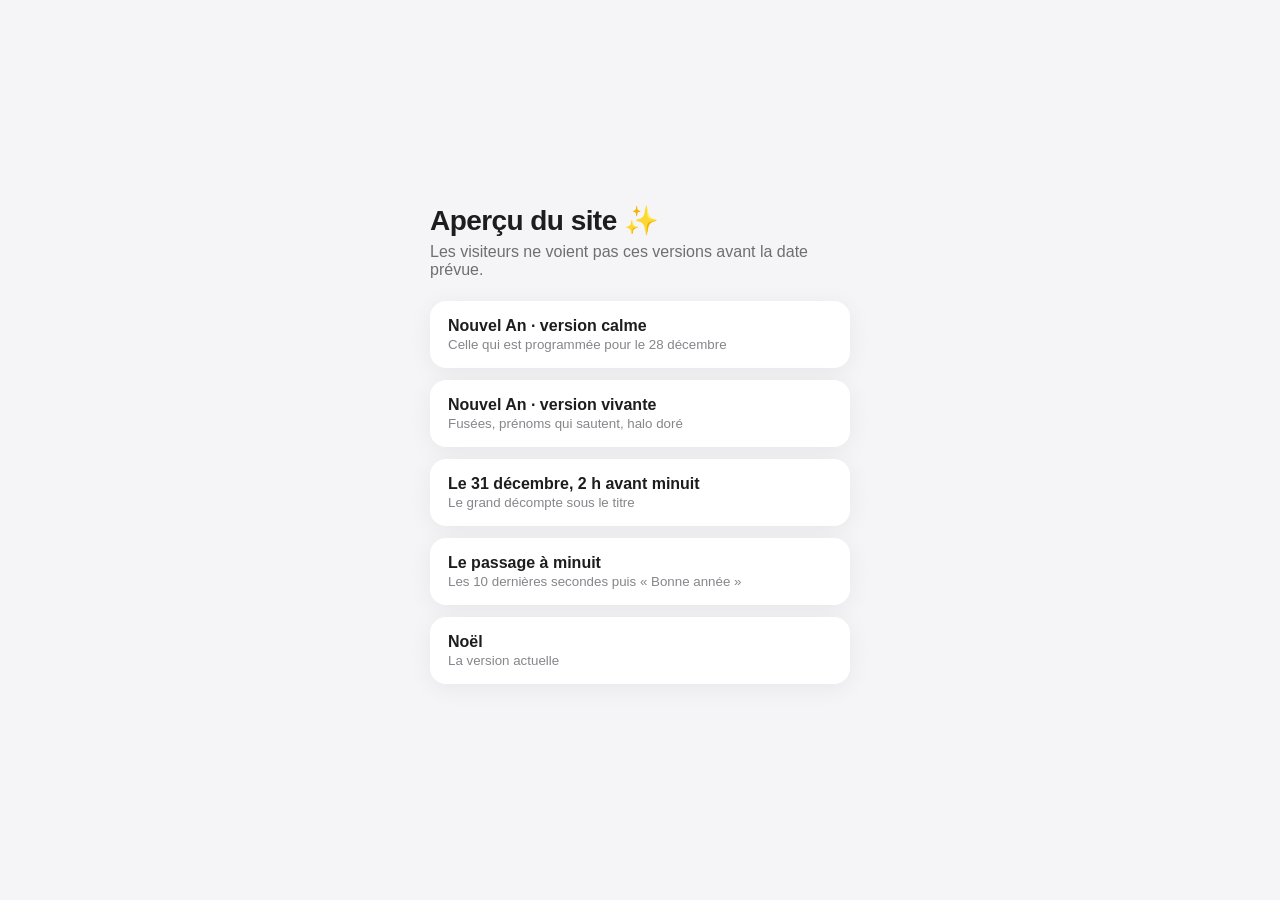
==== apercu/index.html @ 42791087 "Nouvel An : grand décompte des dernières 24 h, passage à minuit, page d'aperçu Co-Authored-By: Claud" ====
<!doctype html>
<html lang="fr">
<head>
<meta charset="utf-8">
<meta name="viewport" content="width=device-width, initial-scale=1">
<meta name="robots" content="noindex">
<title>Aperçu · Jordy & Nelly</title>
<style>
  :root { color-scheme: light dark; }
  body { margin: 0; min-height: 100vh; display: grid; place-items: center; background: #f5f5f7; color: #1d1d1f;
    font-family: -apple-system, BlinkMacSystemFont, "SF Pro Text", "Helvetica Neue", Arial, sans-serif; }
  @media (prefers-color-scheme: dark) { body { background: #000; color: #f5f5f7; } a { background: #1c1c1e; } }
  main { width: min(420px, 100% - 32px); padding: 32px 0; }
  h1 { font-size: 28px; letter-spacing: -.02em; margin: 0 0 6px; }
  p { color: #6e6e73; margin: 0 0 22px; }
  a { display: block; padding: 16px 18px; margin-bottom: 12px; border-radius: 16px; background: #fff; color: inherit;
    text-decoration: none; box-shadow: 0 4px 24px rgba(0,0,0,.06); font-weight: 600; }
  a small { display: block; font-weight: 400; color: #86868b; margin-top: 2px; }
</style>
</head>
<body>
<main>
  <h1>Aperçu du site ✨</h1>
  <p>Les visiteurs ne voient pas ces versions avant la date prévue.</p>
  <a data-q="saison=nouvelan">Nouvel An · version calme<small>Celle qui est programmée pour le 28 décembre</small></a>
  <a data-q="saison=nouvelan&vivant=1">Nouvel An · version vivante<small>Fusées, prénoms qui sautent, halo doré</small></a>
  <a data-q="saison=nouvelan&vivant=1&minuit=7200">Le 31 décembre, 2 h avant minuit<small>Le grand décompte sous le titre</small></a>
  <a data-q="saison=nouvelan&vivant=1&minuit=25">Le passage à minuit<small>Les 10 dernières secondes puis « Bonne année »</small></a>
  <a data-q="saison=noel">Noël<small>La version actuelle</small></a>
</main>
<script>
  // Un numéro unique à chaque clic : le téléphone recharge toujours la dernière version
  document.querySelectorAll("a[data-q]").forEach((a) => {
    a.href = "../?" + a.dataset.q;
    a.addEventListener("click", () => { a.href = "../?" + a.dataset.q + "&t=" + Date.now(); });
  });
</script>
</body>
</html>
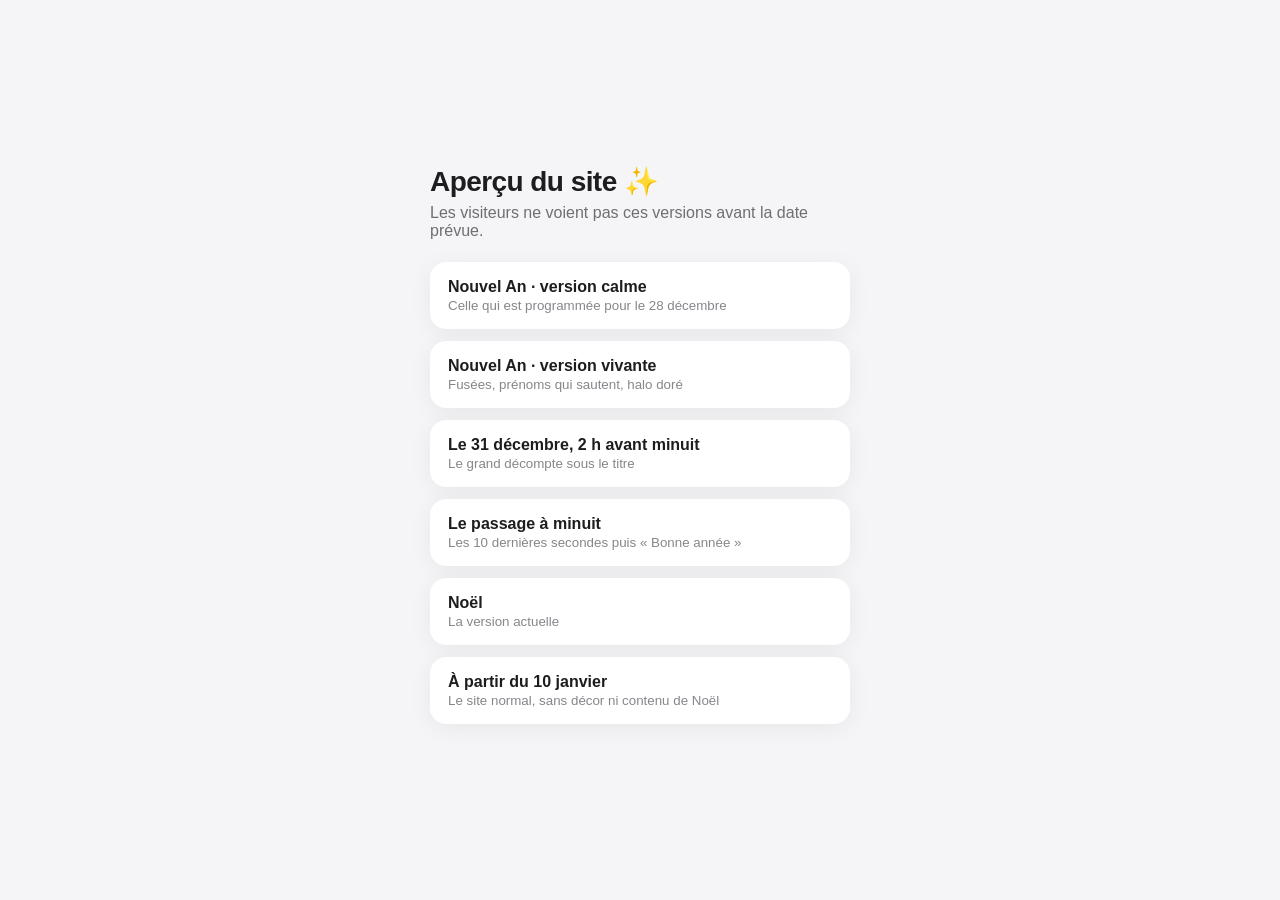
==== commit 08047c51: "Contenu de Noël retiré automatiquement du 10 janvier au 14 novembre Co-Authored-By: Claude Opus 5.5 " ====
--- a/apercu/index.html
+++ b/apercu/index.html
@@ -27,6 +27,7 @@
   <a data-q="saison=nouvelan&vivant=1&minuit=7200">Le 31 décembre, 2 h avant minuit<small>Le grand décompte sous le titre</small></a>
   <a data-q="saison=nouvelan&vivant=1&minuit=25">Le passage à minuit<small>Les 10 dernières secondes puis « Bonne année »</small></a>
   <a data-q="saison=noel">Noël<small>La version actuelle</small></a>
+  <a data-q="saison=aucune">À partir du 10 janvier<small>Le site normal, sans décor ni contenu de Noël</small></a>
 </main>
 <script>
   // Un numéro unique à chaque clic : le téléphone recharge toujours la dernière version
